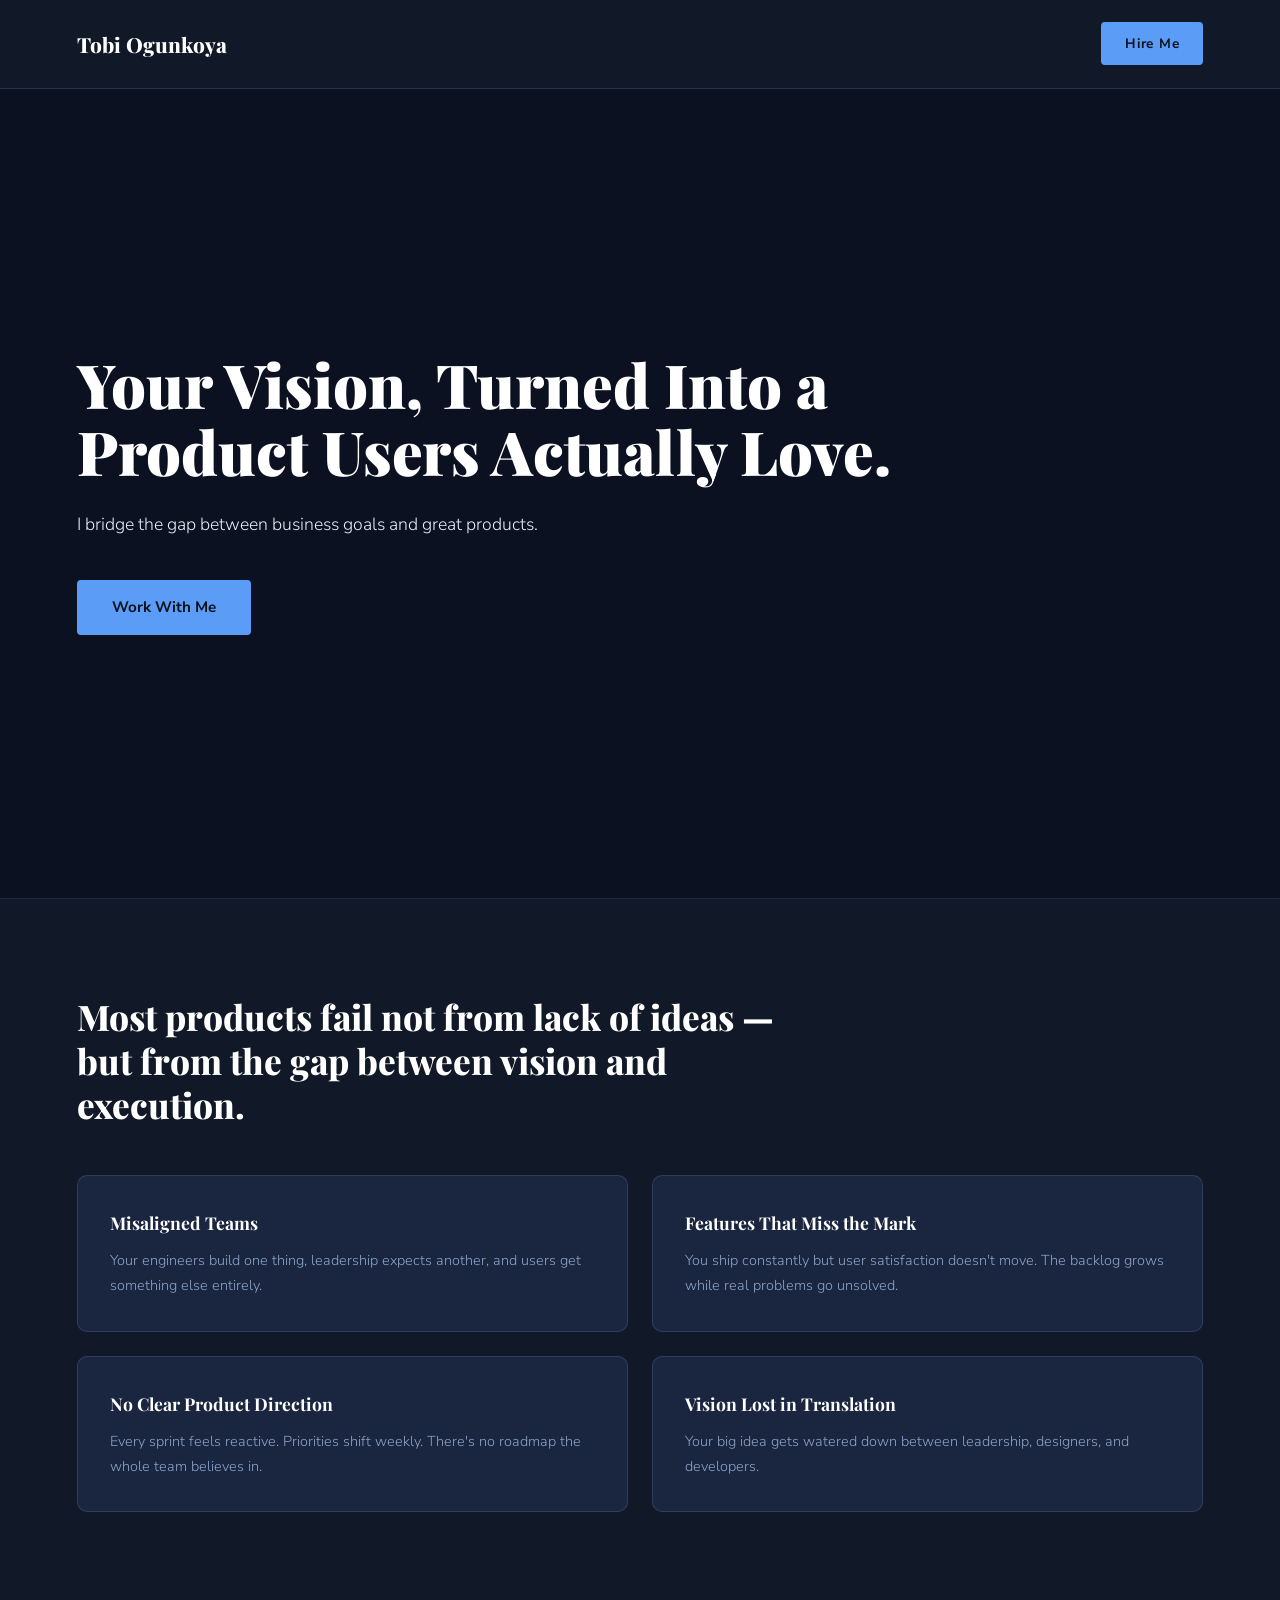
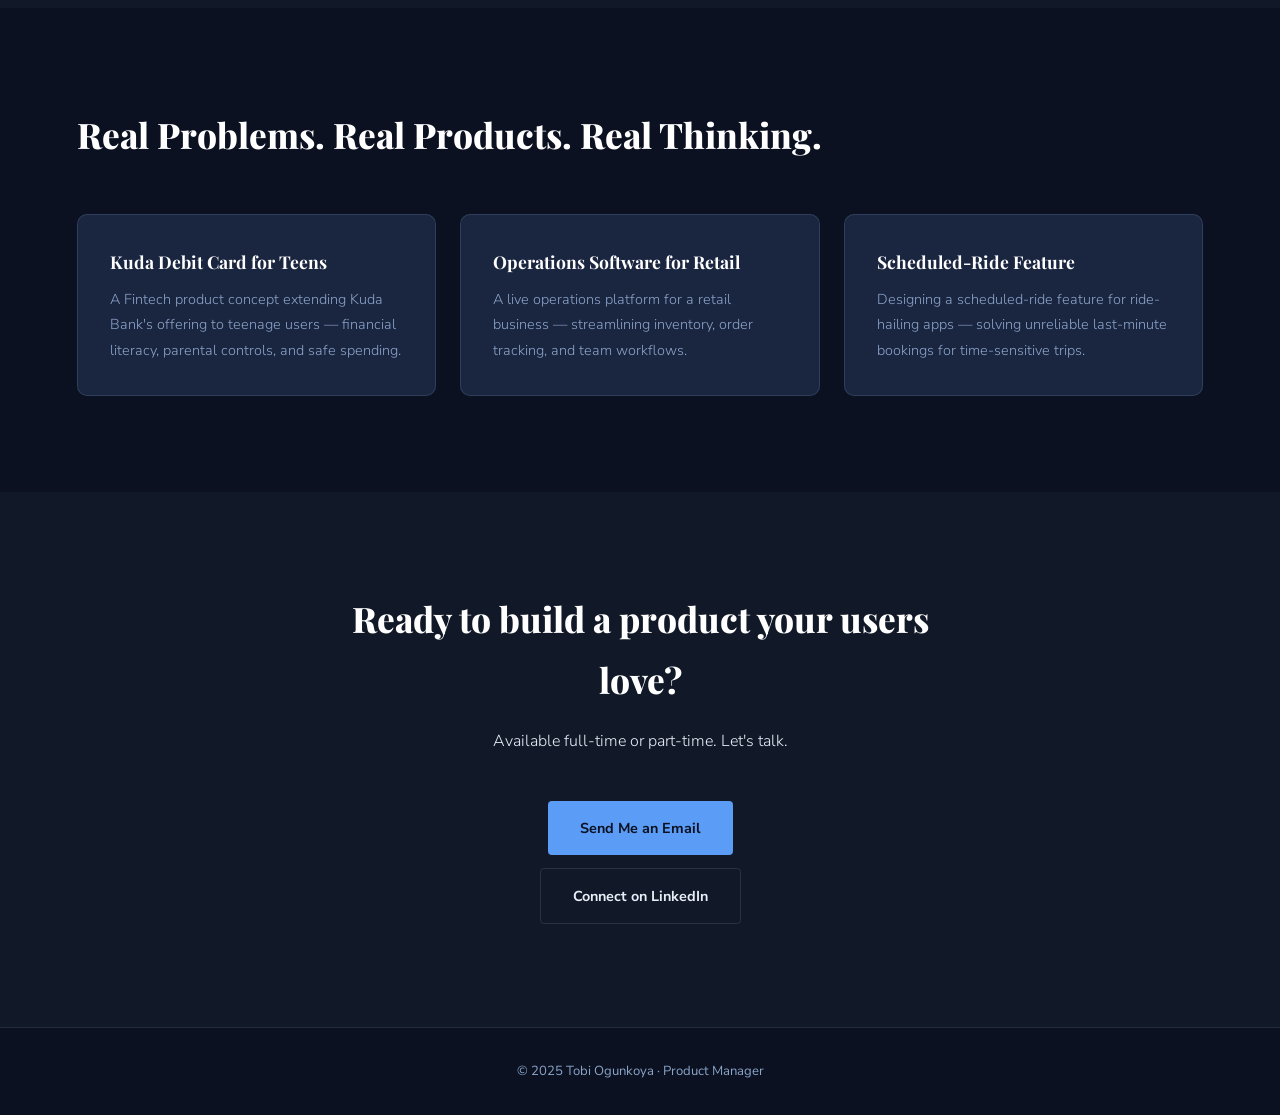
==== index.html @ 2e21a442 "first commit - portfolio site" ====
<!DOCTYPE html>
<html lang="en">

  <head>
    <meta charset="UTF-8" />
    <meta name="viewport" content="width=device-width, initial-scale=1.0" />
    <title>Tobi Ogunkoya — Product Manager</title>
    <link rel="stylesheet" href="style.css" />
    <link href="https://fonts.googleapis.com/css2?family=Playfair+Display:ital,wght@0,700;0,800;0,900;1,700&family=Nunito+Sans:wght@300;400;600;700&display=swap" rel="stylesheet" />
    <link rel="stylesheet" href="style.css" />
  </head>

  <body>

    <!-- NAVIGATION -->
    <nav>
      <p>Tobi Ogunkoya</p>
      <a href="mailto:connectwithtobi.ogunkoya@gmail.com">Hire Me</a>
    </nav>

    <!-- HERO SECTION -->
    <section id="hero">
      <h1>Your Vision, Turned Into a Product Users Actually Love.</h1>
      <p>I bridge the gap between business goals and great products.</p>
      <a href="mailto:connectwithtobi.ogunkoya@gmail.com">Work With Me</a>
    </section>

    <!-- PROBLEMS SECTION -->
    <section id="problems">
      <h2>Most products fail not from lack of ideas — but from the gap between vision and execution.</h2>
      <div class="problem-cards">
        <div class="card">
          <h3>Misaligned Teams</h3>
          <p>Your engineers build one thing, leadership expects another, and users get something else entirely.</p>
        </div>
        <div class="card">
          <h3>Features That Miss the Mark</h3>
          <p>You ship constantly but user satisfaction doesn't move. The backlog grows while real problems go unsolved.</p>
        </div>
        <div class="card">
          <h3>No Clear Product Direction</h3>
          <p>Every sprint feels reactive. Priorities shift weekly. There's no roadmap the whole team believes in.</p>
        </div>
        <div class="card">
          <h3>Vision Lost in Translation</h3>
          <p>Your big idea gets watered down between leadership, designers, and developers.</p>
        </div>
      </div>
    </section>

    <!-- PROJECTS SECTION -->
    <section id="projects">
      <h2>Real Problems. Real Products. Real Thinking.</h2>
      <div class="project-cards">
        <div class="card">
          <h3>Kuda Debit Card for Teens</h3>
          <p>A Fintech product concept extending Kuda Bank's offering to teenage users — financial literacy, parental controls, and safe spending.</p>
        </div>
        <div class="card">
          <h3>Operations Software for Retail</h3>
          <p>A live operations platform for a retail business — streamlining inventory, order tracking, and team workflows.</p>
        </div>
        <div class="card">
          <h3>Scheduled-Ride Feature</h3>
          <p>Designing a scheduled-ride feature for ride-hailing apps — solving unreliable last-minute bookings for time-sensitive trips.</p>
        </div>
      </div>
    </section>

    <!-- CONTACT SECTION -->
    <section id="contact">
      <h2>Ready to build a product your users love?</h2>
      <p>Available full-time or part-time. Let's talk.</p>
      <a href="mailto:connectwithtobi.ogunkoya@gmail.com">Send Me an Email</a>
      <a href="https://www.linkedin.com/in/tobiogunkoya" target="_blank">Connect on LinkedIn</a>
    </section>

    <!-- FOOTER -->
    <footer>
      <p>© 2025 Tobi Ogunkoya · Product Manager</p>
    </footer>

  </body>

</html>
---- style.css ----
/* ── COLOUR PALETTE & GLOBAL VARIABLES ── */
:root {
  --midnight:    #0b1120;
  --midnight2:   #111827;
  --midnight3:   #1a2540;
  --blue-bright: #5b9cf6;
  --blue-light:  #a8c5f0;
  --white:       #ffffff;
  --off-white:   #e8eef8;
  --muted:       #8ba4c9;
  --border:      rgba(168, 197, 240, 0.15);
}

/* ── RESET — removes browser default spacing ── */
*, *::before, *::after {
  box-sizing: border-box;
  margin: 0;
  padding: 0;
}

/* ── BASE BODY STYLES ── */
body {
  background-color: var(--midnight);
  color: var(--white);
  font-family: 'Nunito Sans', sans-serif;
  font-weight: 400;
  line-height: 1.75;
}

/* ── NAVIGATION ── */
nav {
  display: flex;
  justify-content: space-between;
  align-items: center;
  padding: 1.4rem 6%;
  background-color: var(--midnight2);
  border-bottom: 1px solid var(--border);
  position: sticky;
  top: 0;
}

nav p {
  font-family: 'Playfair Display', serif;
  font-size: 1.3rem;
  font-weight: 800;
  color: var(--white);
}

nav a {
  background-color: var(--blue-bright);
  color: var(--midnight);
  padding: 0.6rem 1.5rem;
  border-radius: 4px;
  text-decoration: none;
  font-weight: 700;
  font-size: 0.85rem;
  letter-spacing: 0.05em;
}

nav a:hover {
  opacity: 0.85;
}

/* ── HERO ── */
#hero {
  min-height: 90vh;
  display: flex;
  flex-direction: column;
  justify-content: center;
  padding: 6rem 6%;
  border-bottom: 1px solid var(--border);
}

#hero h1 {
  font-family: 'Playfair Display', serif;
  font-size: 3.8rem;
  font-weight: 900;
  line-height: 1.1;
  max-width: 820px;
  color: var(--white);
  margin-bottom: 1.5rem;
}

#hero p {
  font-size: 1.1rem;
  font-weight: 300;
  color: var(--off-white);
  max-width: 520px;
  margin-bottom: 2.5rem;
}

#hero a {
  display: inline-block;
  background-color: var(--blue-bright);
  color: var(--midnight);
  padding: 0.9rem 2.2rem;
  border-radius: 4px;
  text-decoration: none;
  font-weight: 700;
  font-size: 0.95rem;
  width: fit-content;
}

#hero a:hover {
  opacity: 0.88;
}

/* ── PROBLEMS ── */
#problems {
  padding: 6rem 6%;
  background-color: var(--midnight2);
}

#problems h2 {
  font-family: 'Playfair Display', serif;
  font-size: 2.2rem;
  font-weight: 800;
  line-height: 1.25;
  max-width: 700px;
  color: var(--white);
  margin-bottom: 3rem;
}

.problem-cards {
  display: grid;
  grid-template-columns: repeat(2, 1fr);
  gap: 1.5rem;
}

.card {
  background-color: var(--midnight3);
  border: 1px solid var(--border);
  border-radius: 10px;
  padding: 2rem;
}

.card h3 {
  font-family: 'Playfair Display', serif;
  font-size: 1.1rem;
  font-weight: 700;
  color: var(--white);
  margin-bottom: 0.6rem;
}

.card p {
  font-size: 0.9rem;
  color: var(--muted);
  font-weight: 300;
  line-height: 1.75;
}

.card:hover {
  border-color: var(--blue-bright);
}

/* ── PROJECTS ── */
#projects {
  padding: 6rem 6%;
}

#projects h2 {
  font-family: 'Playfair Display', serif;
  font-size: 2.2rem;
  font-weight: 800;
  color: var(--white);
  margin-bottom: 3rem;
}

.project-cards {
  display: grid;
  grid-template-columns: repeat(3, 1fr);
  gap: 1.5rem;
}

/* ── CONTACT ── */
#contact {
  padding: 6rem 6%;
  background-color: var(--midnight2);
  text-align: center;
  display: flex;
  flex-direction: column;
  align-items: center;
}

#contact h2 {
  font-family: 'Playfair Display', serif;
  font-size: 2.2rem;
  font-weight: 800;
  color: var(--white);
  margin-bottom: 1rem;
  max-width: 600px;
}

#contact p {
  color: var(--off-white);
  font-weight: 300;
  margin-bottom: 2.5rem;
}

#contact a {
  display: inline-block;
  text-decoration: none;
  padding: 0.9rem 2rem;
  border-radius: 4px;
  font-weight: 700;
  font-size: 0.9rem;
  margin: 0.4rem;
}

#contact a:first-of-type {
  background-color: var(--blue-bright);
  color: var(--midnight);
}

#contact a:last-of-type {
  border: 1.5px solid var(--border);
  color: var(--off-white);
}

#contact a:hover {
  opacity: 0.85;
}

/* Wrapper to keep buttons on same row */
.contact-buttons {
  display: flex;
  gap: 1rem;
  flex-wrap: wrap;
  justify-content: center;
}

/* ── FOOTER ── */
footer {
  padding: 2rem 6%;
  border-top: 1px solid var(--border);
  text-align: center;
}

footer p {
  font-size: 0.82rem;
  color: var(--muted);
}

/* ────────────────────────────────
   RESPONSIVE — TABLET (max 900px)
──────────────────────────────── */
@media (max-width: 900px) {

  /* Projects: 3 columns → 2 columns */
  .project-cards {
    grid-template-columns: repeat(2, 1fr);
  }

  /* Hero heading slightly smaller */
  #hero h1 {
    font-size: 2.8rem;
  }

}


/* ────────────────────────────────
   RESPONSIVE — MOBILE (max 600px)
──────────────────────────────── */
@media (max-width: 600px) {

  /* Hero heading smaller on phone */
  #hero h1 {
    font-size: 2rem;
  }

  /* Hero section less top padding on small screens */
  #hero {
    padding: 4rem 5%;
    min-height: auto;
  }

  /* Problem cards: 2 columns → 1 column */
  .problem-cards {
    grid-template-columns: 1fr;
  }

  /* Project cards: 2 columns → 1 column */
  .project-cards {
    grid-template-columns: 1fr;
  }

  /* Nav: shrink padding and logo text */
  nav {
    padding: 1rem 5%;
  }

  nav p {
    font-size: 1rem;
  }

  /* Problems heading smaller */
  #problems h2 {
    font-size: 1.6rem;
  }

  /* Projects heading smaller */
  #projects h2 {
    font-size: 1.6rem;
  }

  /* Contact heading smaller */
  #contact h2 {
    font-size: 1.6rem;
  }

  /* Contact buttons stack vertically */
  #contact a {
    display: block;
    width: 100%;
    text-align: center;
    margin: 0.4rem 0;
  }

  /* General section padding reduced */
  #problems,
  #projects,
  #contact {
    padding: 4rem 5%;
  }

}
---- style.css ----
/* ── COLOUR PALETTE & GLOBAL VARIABLES ── */
:root {
  --midnight:    #0b1120;
  --midnight2:   #111827;
  --midnight3:   #1a2540;
  --blue-bright: #5b9cf6;
  --blue-light:  #a8c5f0;
  --white:       #ffffff;
  --off-white:   #e8eef8;
  --muted:       #8ba4c9;
  --border:      rgba(168, 197, 240, 0.15);
}

/* ── RESET — removes browser default spacing ── */
*, *::before, *::after {
  box-sizing: border-box;
  margin: 0;
  padding: 0;
}

/* ── BASE BODY STYLES ── */
body {
  background-color: var(--midnight);
  color: var(--white);
  font-family: 'Nunito Sans', sans-serif;
  font-weight: 400;
  line-height: 1.75;
}

/* ── NAVIGATION ── */
nav {
  display: flex;
  justify-content: space-between;
  align-items: center;
  padding: 1.4rem 6%;
  background-color: var(--midnight2);
  border-bottom: 1px solid var(--border);
  position: sticky;
  top: 0;
}

nav p {
  font-family: 'Playfair Display', serif;
  font-size: 1.3rem;
  font-weight: 800;
  color: var(--white);
}

nav a {
  background-color: var(--blue-bright);
  color: var(--midnight);
  padding: 0.6rem 1.5rem;
  border-radius: 4px;
  text-decoration: none;
  font-weight: 700;
  font-size: 0.85rem;
  letter-spacing: 0.05em;
}

nav a:hover {
  opacity: 0.85;
}

/* ── HERO ── */
#hero {
  min-height: 90vh;
  display: flex;
  flex-direction: column;
  justify-content: center;
  padding: 6rem 6%;
  border-bottom: 1px solid var(--border);
}

#hero h1 {
  font-family: 'Playfair Display', serif;
  font-size: 3.8rem;
  font-weight: 900;
  line-height: 1.1;
  max-width: 820px;
  color: var(--white);
  margin-bottom: 1.5rem;
}

#hero p {
  font-size: 1.1rem;
  font-weight: 300;
  color: var(--off-white);
  max-width: 520px;
  margin-bottom: 2.5rem;
}

#hero a {
  display: inline-block;
  background-color: var(--blue-bright);
  color: var(--midnight);
  padding: 0.9rem 2.2rem;
  border-radius: 4px;
  text-decoration: none;
  font-weight: 700;
  font-size: 0.95rem;
  width: fit-content;
}

#hero a:hover {
  opacity: 0.88;
}

/* ── PROBLEMS ── */
#problems {
  padding: 6rem 6%;
  background-color: var(--midnight2);
}

#problems h2 {
  font-family: 'Playfair Display', serif;
  font-size: 2.2rem;
  font-weight: 800;
  line-height: 1.25;
  max-width: 700px;
  color: var(--white);
  margin-bottom: 3rem;
}

.problem-cards {
  display: grid;
  grid-template-columns: repeat(2, 1fr);
  gap: 1.5rem;
}

.card {
  background-color: var(--midnight3);
  border: 1px solid var(--border);
  border-radius: 10px;
  padding: 2rem;
}

.card h3 {
  font-family: 'Playfair Display', serif;
  font-size: 1.1rem;
  font-weight: 700;
  color: var(--white);
  margin-bottom: 0.6rem;
}

.card p {
  font-size: 0.9rem;
  color: var(--muted);
  font-weight: 300;
  line-height: 1.75;
}

.card:hover {
  border-color: var(--blue-bright);
}

/* ── PROJECTS ── */
#projects {
  padding: 6rem 6%;
}

#projects h2 {
  font-family: 'Playfair Display', serif;
  font-size: 2.2rem;
  font-weight: 800;
  color: var(--white);
  margin-bottom: 3rem;
}

.project-cards {
  display: grid;
  grid-template-columns: repeat(3, 1fr);
  gap: 1.5rem;
}

/* ── CONTACT ── */
#contact {
  padding: 6rem 6%;
  background-color: var(--midnight2);
  text-align: center;
  display: flex;
  flex-direction: column;
  align-items: center;
}

#contact h2 {
  font-family: 'Playfair Display', serif;
  font-size: 2.2rem;
  font-weight: 800;
  color: var(--white);
  margin-bottom: 1rem;
  max-width: 600px;
}

#contact p {
  color: var(--off-white);
  font-weight: 300;
  margin-bottom: 2.5rem;
}

#contact a {
  display: inline-block;
  text-decoration: none;
  padding: 0.9rem 2rem;
  border-radius: 4px;
  font-weight: 700;
  font-size: 0.9rem;
  margin: 0.4rem;
}

#contact a:first-of-type {
  background-color: var(--blue-bright);
  color: var(--midnight);
}

#contact a:last-of-type {
  border: 1.5px solid var(--border);
  color: var(--off-white);
}

#contact a:hover {
  opacity: 0.85;
}

/* Wrapper to keep buttons on same row */
.contact-buttons {
  display: flex;
  gap: 1rem;
  flex-wrap: wrap;
  justify-content: center;
}

/* ── FOOTER ── */
footer {
  padding: 2rem 6%;
  border-top: 1px solid var(--border);
  text-align: center;
}

footer p {
  font-size: 0.82rem;
  color: var(--muted);
}

/* ────────────────────────────────
   RESPONSIVE — TABLET (max 900px)
──────────────────────────────── */
@media (max-width: 900px) {

  /* Projects: 3 columns → 2 columns */
  .project-cards {
    grid-template-columns: repeat(2, 1fr);
  }

  /* Hero heading slightly smaller */
  #hero h1 {
    font-size: 2.8rem;
  }

}


/* ────────────────────────────────
   RESPONSIVE — MOBILE (max 600px)
──────────────────────────────── */
@media (max-width: 600px) {

  /* Hero heading smaller on phone */
  #hero h1 {
    font-size: 2rem;
  }

  /* Hero section less top padding on small screens */
  #hero {
    padding: 4rem 5%;
    min-height: auto;
  }

  /* Problem cards: 2 columns → 1 column */
  .problem-cards {
    grid-template-columns: 1fr;
  }

  /* Project cards: 2 columns → 1 column */
  .project-cards {
    grid-template-columns: 1fr;
  }

  /* Nav: shrink padding and logo text */
  nav {
    padding: 1rem 5%;
  }

  nav p {
    font-size: 1rem;
  }

  /* Problems heading smaller */
  #problems h2 {
    font-size: 1.6rem;
  }

  /* Projects heading smaller */
  #projects h2 {
    font-size: 1.6rem;
  }

  /* Contact heading smaller */
  #contact h2 {
    font-size: 1.6rem;
  }

  /* Contact buttons stack vertically */
  #contact a {
    display: block;
    width: 100%;
    text-align: center;
    margin: 0.4rem 0;
  }

  /* General section padding reduced */
  #problems,
  #projects,
  #contact {
    padding: 4rem 5%;
  }

}
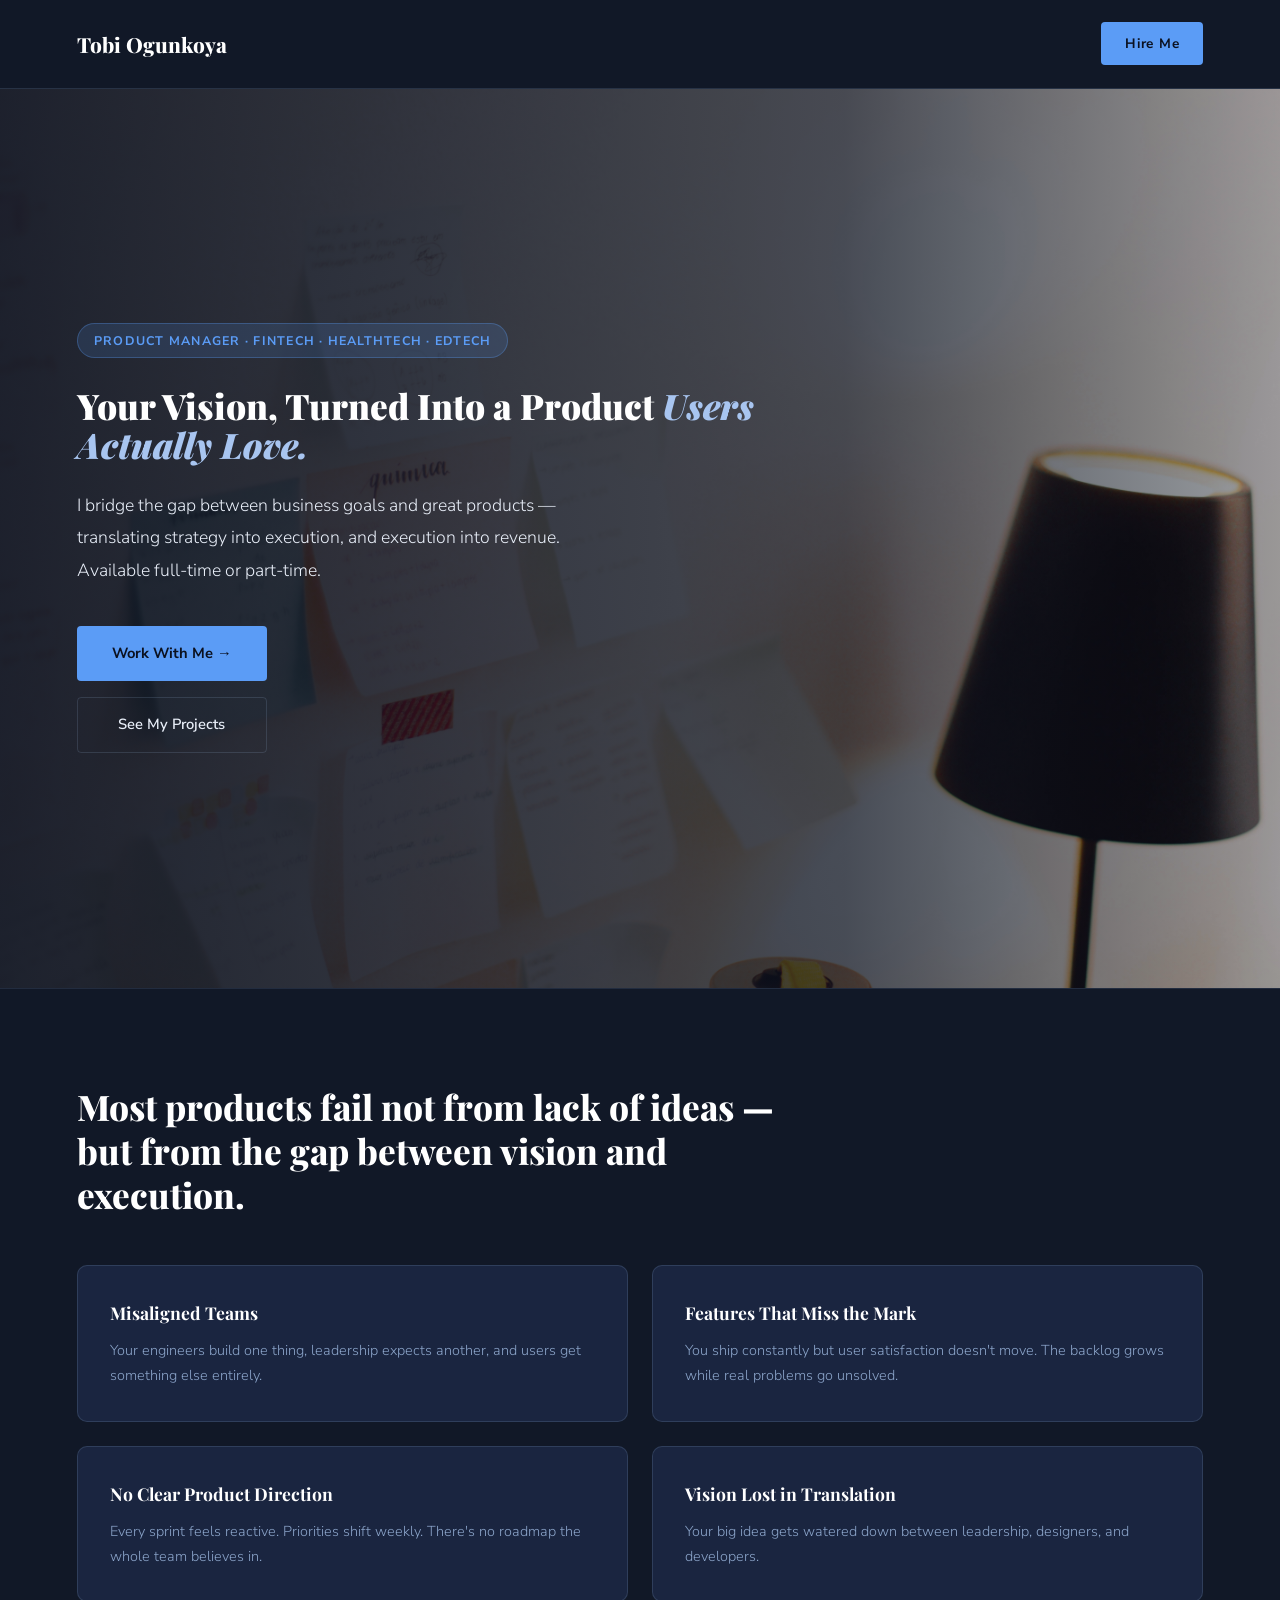
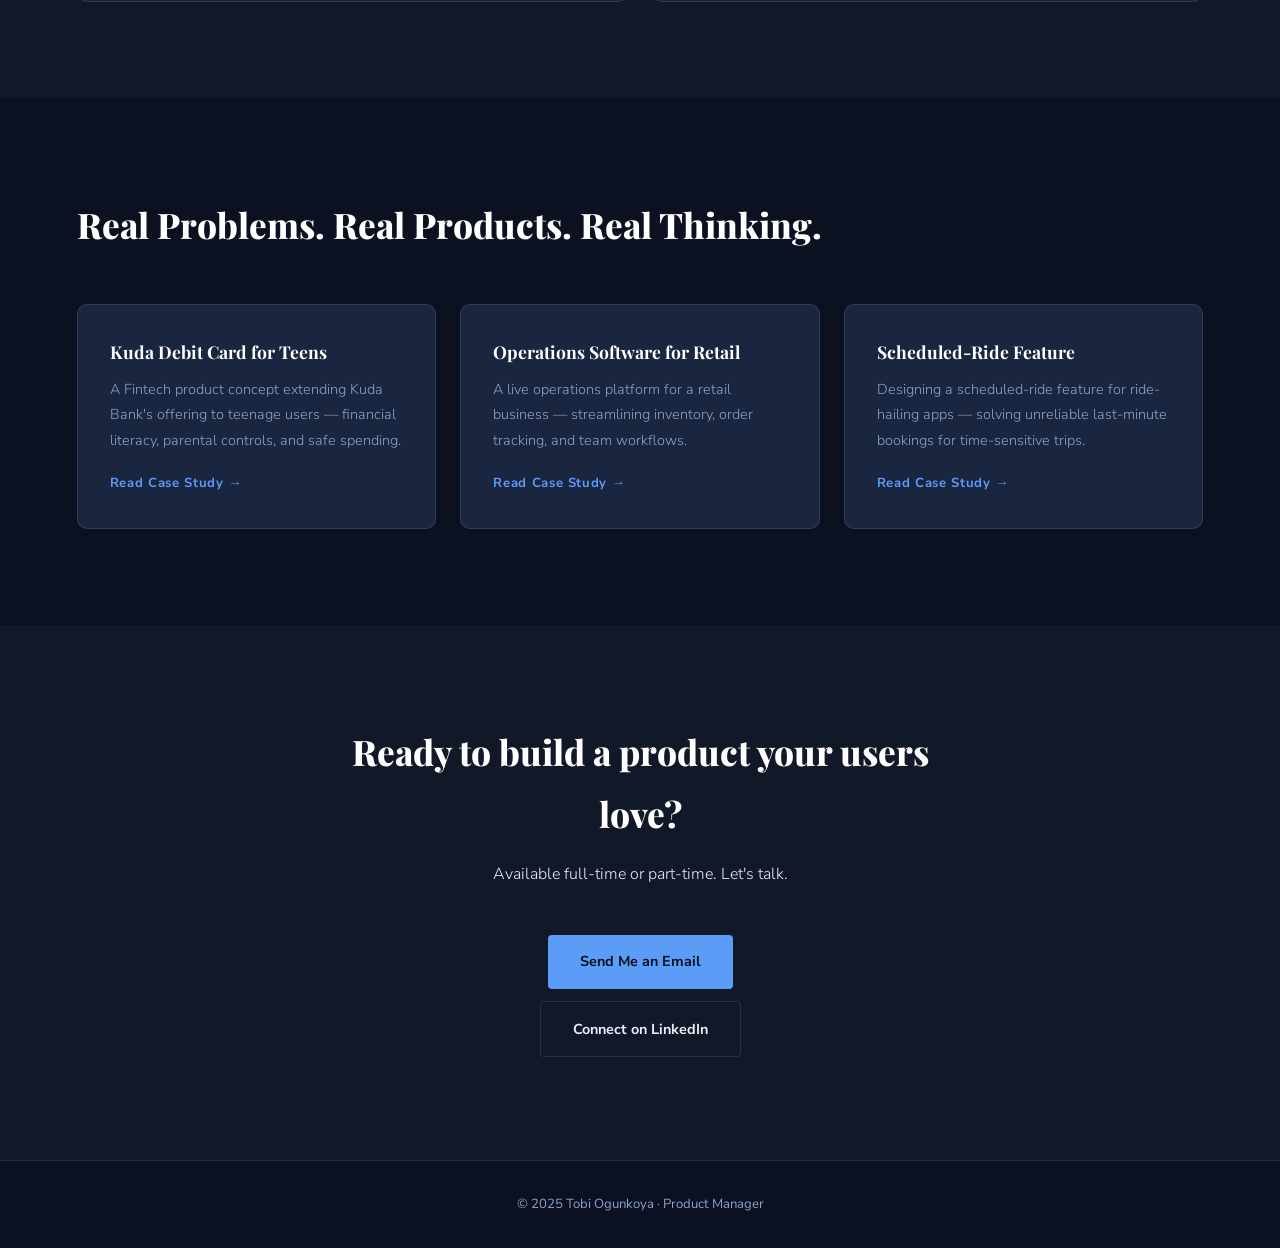
==== commit 8f9e7c87: "add project pages, hero image and clickable cards" ====
--- a/index.html
+++ b/index.html
@@ -19,11 +19,18 @@
     </nav>
 
     <!-- HERO SECTION -->
-    <section id="hero">
-      <h1>Your Vision, Turned Into a Product Users Actually Love.</h1>
-      <p>I bridge the gap between business goals and great products.</p>
-      <a href="mailto:connectwithtobi.ogunkoya@gmail.com">Work With Me</a>
-    </section>
+<section id="hero">
+  <div class="hero-overlay"></div>
+  <div class="hero-content">
+    <p class="hero-tag">Product Manager · Fintech · HealthTech · EdTech</p>
+    <h1>Your Vision, Turned Into a Product <em>Users Actually Love.</em></h1>
+    <p class="hero-desc">I bridge the gap between business goals and great products — translating strategy into execution, and execution into revenue. Available full-time or part-time.</p>
+    <div class="hero-buttons">
+      <a href="mailto:connectwithtobi.ogunkoya@gmail.com" class="btn-primary">Work With Me →</a>
+      <a href="#projects" class="btn-outline">See My Projects</a>
+    </div>
+  </div>
+</section>
 
     <!-- PROBLEMS SECTION -->
     <section id="problems">
@@ -52,19 +59,26 @@
     <section id="projects">
       <h2>Real Problems. Real Products. Real Thinking.</h2>
       <div class="project-cards">
-        <div class="card">
-          <h3>Kuda Debit Card for Teens</h3>
-          <p>A Fintech product concept extending Kuda Bank's offering to teenage users — financial literacy, parental controls, and safe spending.</p>
-        </div>
-        <div class="card">
-          <h3>Operations Software for Retail</h3>
-          <p>A live operations platform for a retail business — streamlining inventory, order tracking, and team workflows.</p>
-        </div>
-        <div class="card">
-          <h3>Scheduled-Ride Feature</h3>
-          <p>Designing a scheduled-ride feature for ride-hailing apps — solving unreliable last-minute bookings for time-sensitive trips.</p>
-        </div>
-      </div>
+
+  <a href="project-kuda.html" class="card">
+    <h3>Kuda Debit Card for Teens</h3>
+    <p>A Fintech product concept extending Kuda Bank's offering to teenage users — financial literacy, parental controls, and safe spending.</p>
+    <span class="card-link">Read Case Study →</span>
+  </a>
+
+  <a href="project-retail.html" class="card">
+    <h3>Operations Software for Retail</h3>
+    <p>A live operations platform for a retail business — streamlining inventory, order tracking, and team workflows.</p>
+    <span class="card-link">Read Case Study →</span>
+  </a>
+
+  <a href="project-ride.html" class="card">
+    <h3>Scheduled-Ride Feature</h3>
+    <p>Designing a scheduled-ride feature for ride-hailing apps — solving unreliable last-minute bookings for time-sensitive trips.</p>
+    <span class="card-link">Read Case Study →</span>
+  </a>
+
+</div>
     </section>
 
     <!-- CONTACT SECTION -->
--- a/style.css
+++ b/style.css
@@ -63,12 +63,52 @@
 
 /* ── HERO ── */
 #hero {
-  min-height: 90vh;
+  min-height: 100vh;
+  position: relative;
   display: flex;
-  flex-direction: column;
-  justify-content: center;
+  align-items: center;
   padding: 6rem 6%;
   border-bottom: 1px solid var(--border);
+
+  /* Your background image */
+  background-image: url('hero-bg.jpg');
+  background-size: cover;
+  background-position: center;
+  background-repeat: no-repeat;
+}
+
+/* Dark overlay that sits on top of the image */
+.hero-overlay {
+  position: absolute;
+  inset: 0;
+  background: linear-gradient(
+    to right,
+    rgba(11, 17, 32, 0.92) 0%,
+    rgba(11, 17, 32, 0.75) 66%,
+    rgba(11, 17, 32, 0.4) 100%
+  );
+  z-index: 1;
+}
+
+/* Content sits above the overlay */
+.hero-content {
+  position: relative;
+  z-index: 2;
+  max-width: 700px;
+}
+
+.hero-tag {
+  display: inline-block;
+  background: rgba(91, 156, 246, 0.15);
+  border: 1px solid rgba(91, 156, 246, 0.3);
+  color: var(--blue-bright);
+  padding: 0.35rem 1rem;
+  border-radius: 40px;
+  font-size: 0.78rem;
+  font-weight: 700;
+  letter-spacing: 0.1em;
+  text-transform: uppercase;
+  margin-bottom: 1.8rem;
 }
 
 #hero h1 {
@@ -76,20 +116,32 @@
   font-size: 3.8rem;
   font-weight: 900;
   line-height: 1.1;
-  max-width: 820px;
   color: var(--white);
   margin-bottom: 1.5rem;
 }
 
-#hero p {
+#hero h1 em {
+  font-style: italic;
+  color: var(--blue-light);
+}
+
+.hero-desc {
   font-size: 1.1rem;
   font-weight: 300;
   color: var(--off-white);
   max-width: 520px;
+  line-height: 1.85;
   margin-bottom: 2.5rem;
 }
 
-#hero a {
+.hero-buttons {
+  display: flex;
+  gap: 1rem;
+  flex-wrap: wrap;
+  width: fit-content;
+}
+
+.btn-primary {
   display: inline-block;
   background-color: var(--blue-bright);
   color: var(--midnight);
@@ -97,12 +149,29 @@
   border-radius: 4px;
   text-decoration: none;
   font-weight: 700;
-  font-size: 0.95rem;
-  width: fit-content;
-}
-
-#hero a:hover {
+  font-size: 0.92rem;
+  transition: opacity 0.2s;
+}
+
+.btn-primary:hover {
   opacity: 0.88;
+}
+
+.btn-outline {
+  display: inline-block;
+  border: 1.5px solid var(--border);
+  color: var(--off-white);
+  padding: 0.9rem 2.2rem;
+  border-radius: 4px;
+  text-decoration: none;
+  font-weight: 600;
+  font-size: 0.92rem;
+  transition: border-color 0.2s, color 0.2s;
+}
+
+.btn-outline:hover {
+  border-color: var(--blue-bright);
+  color: var(--blue-light);
 }
 
 /* ── PROBLEMS ── */
@@ -324,4 +393,38 @@
     padding: 4rem 5%;
   }
 
+}
+#hero h1 {
+    font-size: 2.2rem;
+  }
+
+  .hero-buttons {
+    flex-direction: column;
+  }
+
+  .btn-primary,
+  .btn-outline {
+    text-align: center;
+  }
+  /* ── CLICKABLE PROJECT CARDS ── */
+a.card {
+  display: block;
+  text-decoration: none;
+  color: inherit;
+  transition: transform 0.3s, border-color 0.3s, box-shadow 0.3s;
+}
+
+a.card:hover {
+  transform: translateY(-5px);
+  border-color: var(--blue-bright);
+  box-shadow: 0 20px 50px rgba(0, 0, 0, 0.4);
+}
+
+.card-link {
+  display: inline-block;
+  margin-top: 1.2rem;
+  font-size: 0.82rem;
+  font-weight: 700;
+  color: var(--blue-bright);
+  letter-spacing: 0.05em;
 }
--- a/style.css
+++ b/style.css
@@ -63,12 +63,52 @@
 
 /* ── HERO ── */
 #hero {
-  min-height: 90vh;
+  min-height: 100vh;
+  position: relative;
   display: flex;
-  flex-direction: column;
-  justify-content: center;
+  align-items: center;
   padding: 6rem 6%;
   border-bottom: 1px solid var(--border);
+
+  /* Your background image */
+  background-image: url('hero-bg.jpg');
+  background-size: cover;
+  background-position: center;
+  background-repeat: no-repeat;
+}
+
+/* Dark overlay that sits on top of the image */
+.hero-overlay {
+  position: absolute;
+  inset: 0;
+  background: linear-gradient(
+    to right,
+    rgba(11, 17, 32, 0.92) 0%,
+    rgba(11, 17, 32, 0.75) 66%,
+    rgba(11, 17, 32, 0.4) 100%
+  );
+  z-index: 1;
+}
+
+/* Content sits above the overlay */
+.hero-content {
+  position: relative;
+  z-index: 2;
+  max-width: 700px;
+}
+
+.hero-tag {
+  display: inline-block;
+  background: rgba(91, 156, 246, 0.15);
+  border: 1px solid rgba(91, 156, 246, 0.3);
+  color: var(--blue-bright);
+  padding: 0.35rem 1rem;
+  border-radius: 40px;
+  font-size: 0.78rem;
+  font-weight: 700;
+  letter-spacing: 0.1em;
+  text-transform: uppercase;
+  margin-bottom: 1.8rem;
 }
 
 #hero h1 {
@@ -76,20 +116,32 @@
   font-size: 3.8rem;
   font-weight: 900;
   line-height: 1.1;
-  max-width: 820px;
   color: var(--white);
   margin-bottom: 1.5rem;
 }
 
-#hero p {
+#hero h1 em {
+  font-style: italic;
+  color: var(--blue-light);
+}
+
+.hero-desc {
   font-size: 1.1rem;
   font-weight: 300;
   color: var(--off-white);
   max-width: 520px;
+  line-height: 1.85;
   margin-bottom: 2.5rem;
 }
 
-#hero a {
+.hero-buttons {
+  display: flex;
+  gap: 1rem;
+  flex-wrap: wrap;
+  width: fit-content;
+}
+
+.btn-primary {
   display: inline-block;
   background-color: var(--blue-bright);
   color: var(--midnight);
@@ -97,12 +149,29 @@
   border-radius: 4px;
   text-decoration: none;
   font-weight: 700;
-  font-size: 0.95rem;
-  width: fit-content;
-}
-
-#hero a:hover {
+  font-size: 0.92rem;
+  transition: opacity 0.2s;
+}
+
+.btn-primary:hover {
   opacity: 0.88;
+}
+
+.btn-outline {
+  display: inline-block;
+  border: 1.5px solid var(--border);
+  color: var(--off-white);
+  padding: 0.9rem 2.2rem;
+  border-radius: 4px;
+  text-decoration: none;
+  font-weight: 600;
+  font-size: 0.92rem;
+  transition: border-color 0.2s, color 0.2s;
+}
+
+.btn-outline:hover {
+  border-color: var(--blue-bright);
+  color: var(--blue-light);
 }
 
 /* ── PROBLEMS ── */
@@ -324,4 +393,38 @@
     padding: 4rem 5%;
   }
 
+}
+#hero h1 {
+    font-size: 2.2rem;
+  }
+
+  .hero-buttons {
+    flex-direction: column;
+  }
+
+  .btn-primary,
+  .btn-outline {
+    text-align: center;
+  }
+  /* ── CLICKABLE PROJECT CARDS ── */
+a.card {
+  display: block;
+  text-decoration: none;
+  color: inherit;
+  transition: transform 0.3s, border-color 0.3s, box-shadow 0.3s;
+}
+
+a.card:hover {
+  transform: translateY(-5px);
+  border-color: var(--blue-bright);
+  box-shadow: 0 20px 50px rgba(0, 0, 0, 0.4);
+}
+
+.card-link {
+  display: inline-block;
+  margin-top: 1.2rem;
+  font-size: 0.82rem;
+  font-weight: 700;
+  color: var(--blue-bright);
+  letter-spacing: 0.05em;
 }
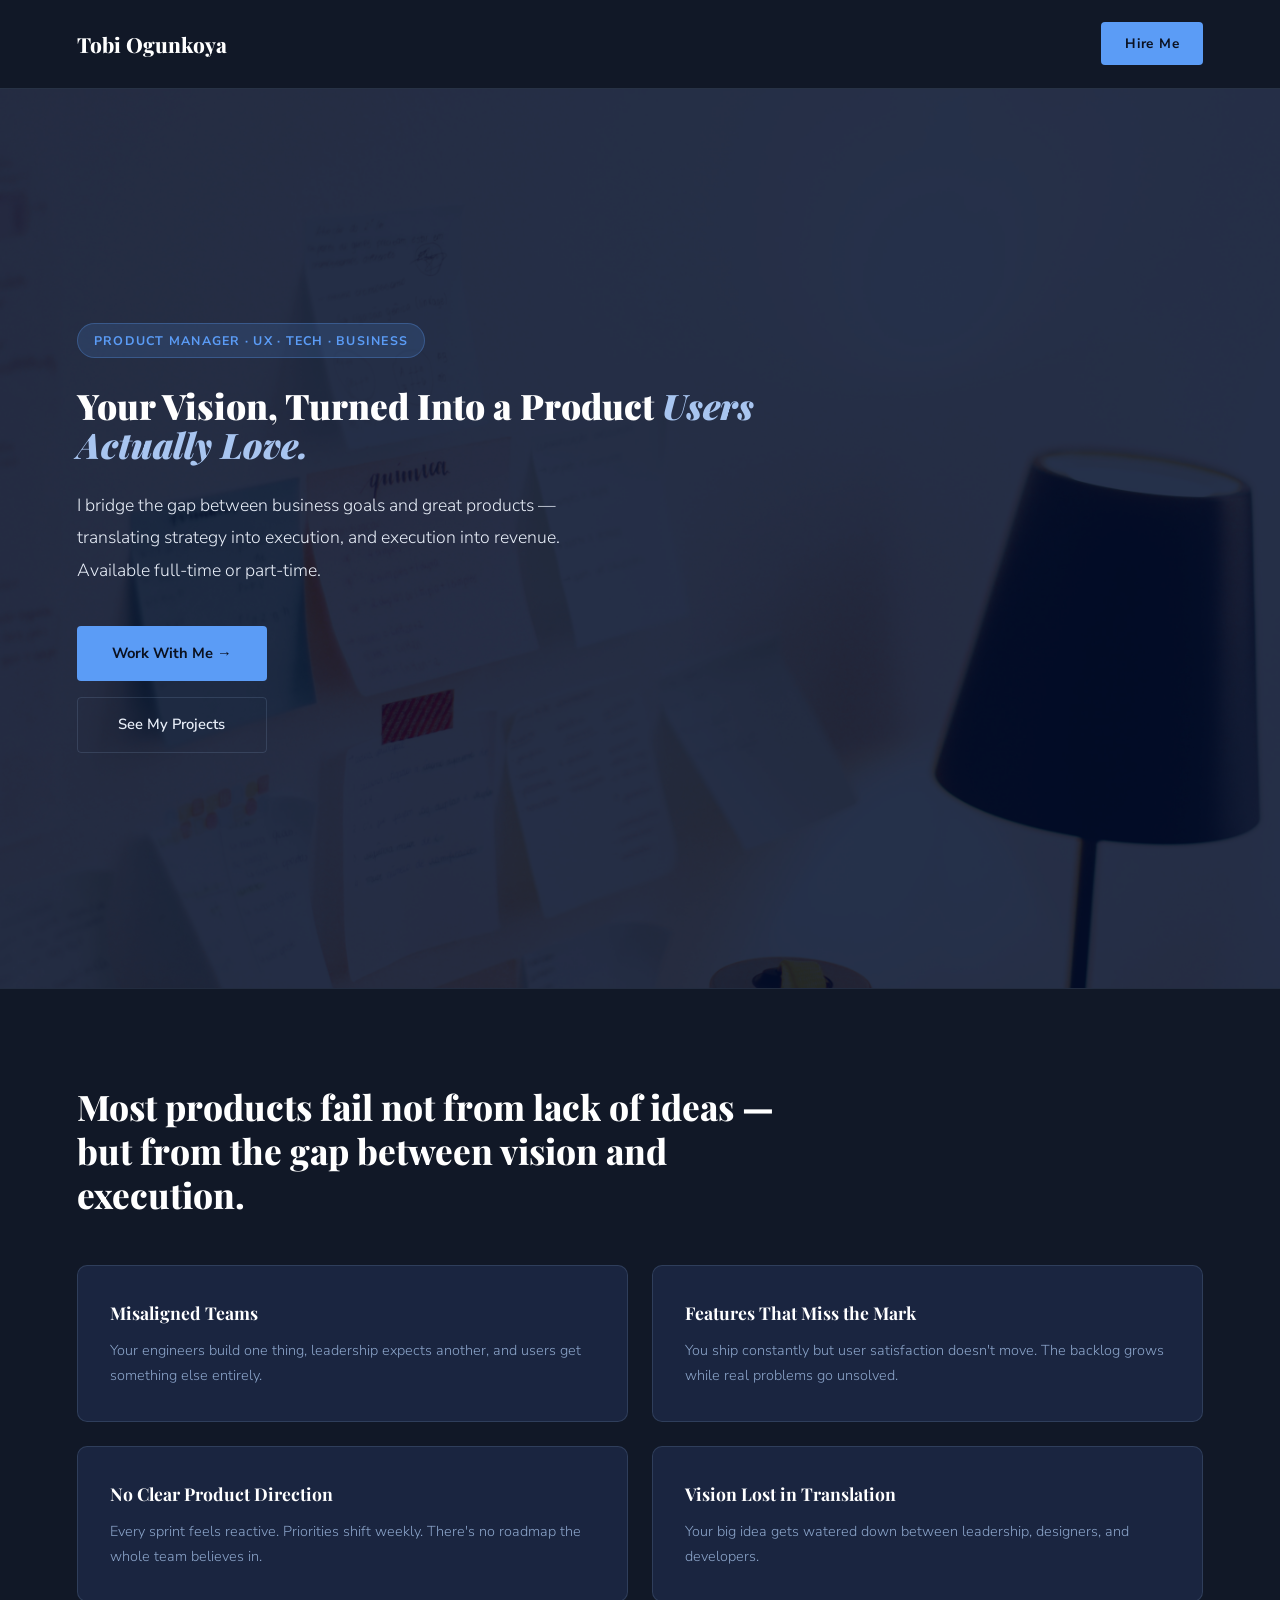
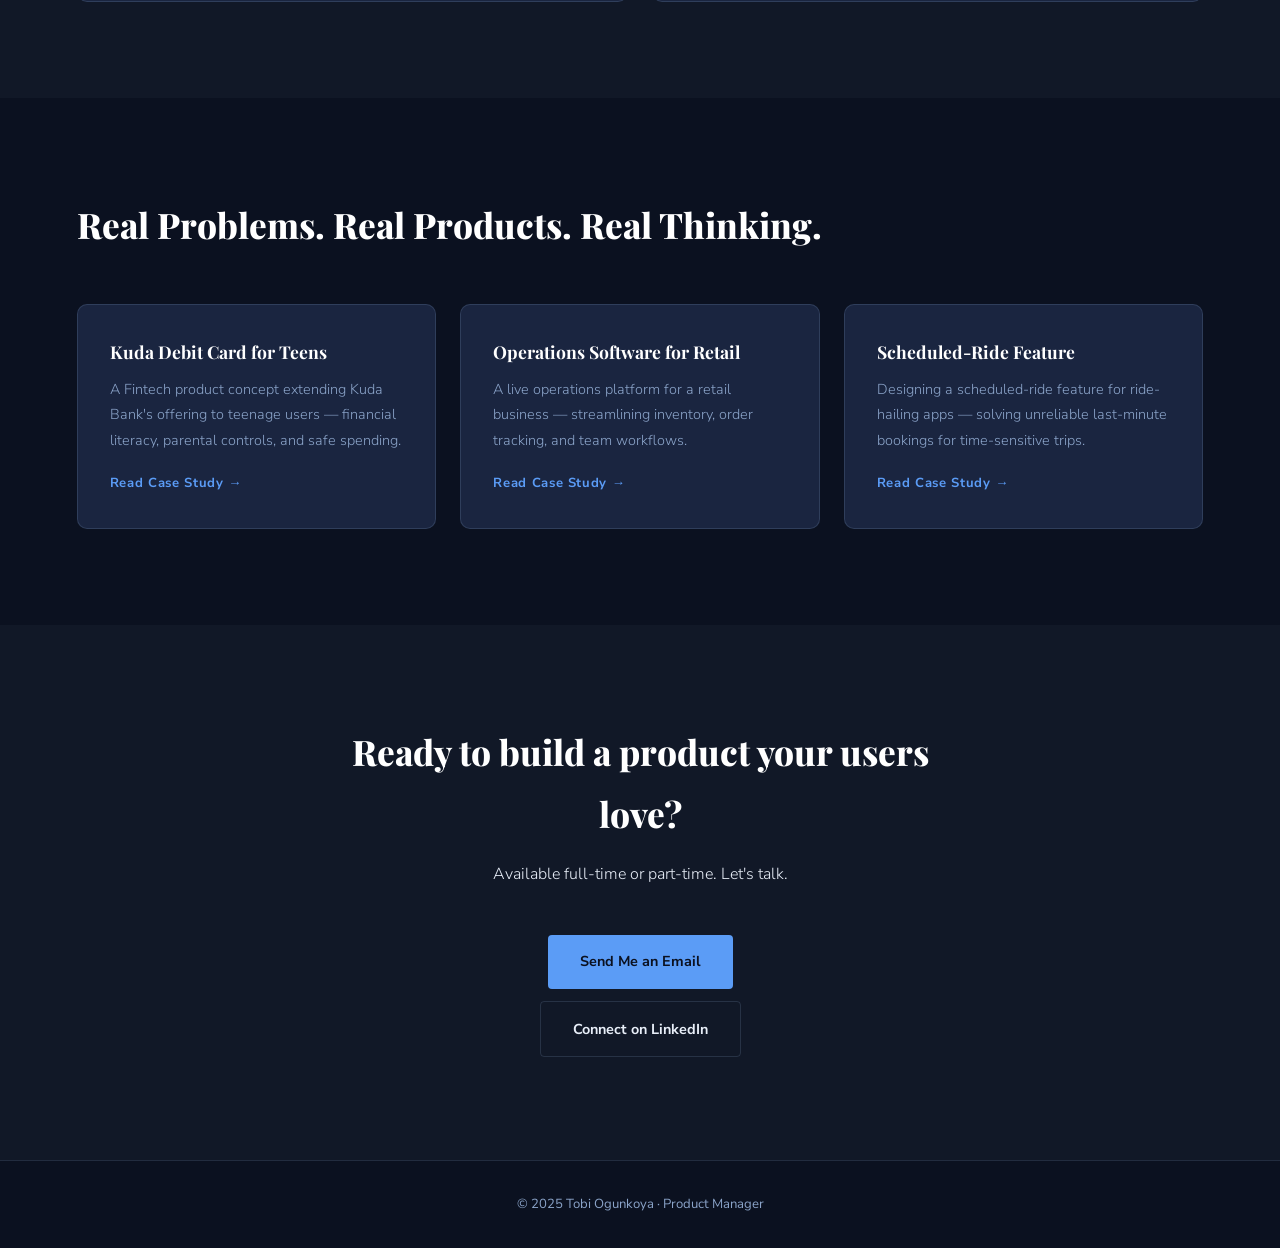
==== commit 3f87bb0b: "add animations and fix hero overlay" ====
--- a/index.html
+++ b/index.html
@@ -22,7 +22,7 @@
 <section id="hero">
   <div class="hero-overlay"></div>
   <div class="hero-content">
-    <p class="hero-tag">Product Manager · Fintech · HealthTech · EdTech</p>
+    <p class="hero-tag">Product Manager · UX · Tech · Business</p>
     <h1>Your Vision, Turned Into a Product <em>Users Actually Love.</em></h1>
     <p class="hero-desc">I bridge the gap between business goals and great products — translating strategy into execution, and execution into revenue. Available full-time or part-time.</p>
     <div class="hero-buttons">
@@ -93,7 +93,19 @@
     <footer>
       <p>© 2025 Tobi Ogunkoya · Product Manager</p>
     </footer>
+<script>
+  const cards = document.querySelectorAll('.card');
 
+  const observer = new IntersectionObserver((entries) => {
+    entries.forEach(entry => {
+      if (entry.isIntersecting) {
+        entry.target.classList.add('visible');
+      }
+    });
+  }, { threshold: 0.15 });
+
+  cards.forEach(card => observer.observe(card));
+</script>
   </body>
 
 </html>
--- a/style.css
+++ b/style.css
@@ -78,17 +78,13 @@
 }
 
 /* Dark overlay that sits on top of the image */
-.hero-overlay {
+  .hero-overlay {
   position: absolute;
   inset: 0;
-  background: linear-gradient(
-    to right,
-    rgba(11, 17, 32, 0.92) 0%,
-    rgba(11, 17, 32, 0.75) 66%,
-    rgba(11, 17, 32, 0.4) 100%
-  );
+  background: rgba(1, 13, 44, 0.85);
   z-index: 1;
 }
+
 
 /* Content sits above the overlay */
 .hero-content {
@@ -427,4 +423,58 @@
   font-weight: 700;
   color: var(--blue-bright);
   letter-spacing: 0.05em;
+}
+/* ── CARD ENTRANCE ANIMATION ── */
+@keyframes slideUp {
+  from {
+    opacity: 0;
+    transform: translateY(30px);
+  }
+  to {
+    opacity: 1;
+    transform: translateY(0);
+  }
+}
+
+.card {
+  opacity: 0;
+  transition: transform 0.3s, border-color 0.3s;
+}
+
+.card.visible {
+  animation: slideUp 0.6s ease forwards;
+}
+
+/* Stagger each card so they animate one after another */
+.card:nth-child(1) { animation-delay: 0s; }
+.card:nth-child(2) { animation-delay: 0.15s; }
+.card:nth-child(3) { animation-delay: 0.3s; }
+.card:nth-child(4) { animation-delay: 0.45s; }
+
+/* ── HERO TEXT ANIMATIONS ── */
+@keyframes fadeUp {
+  from {
+    opacity: 0;
+    transform: translateY(24px);
+  }
+  to {
+    opacity: 1;
+    transform: translateY(0);
+  }
+}
+
+.hero-tag {
+  animation: fadeUp 0.7s ease both;
+}
+
+#hero h1 {
+  animation: fadeUp 0.7s 0.2s ease both;
+}
+
+.hero-desc {
+  animation: fadeUp 0.7s 0.4s ease both;
+}
+
+.hero-buttons {
+  animation: fadeUp 0.7s 0.6s ease both;
 }
--- a/style.css
+++ b/style.css
@@ -78,17 +78,13 @@
 }
 
 /* Dark overlay that sits on top of the image */
-.hero-overlay {
+  .hero-overlay {
   position: absolute;
   inset: 0;
-  background: linear-gradient(
-    to right,
-    rgba(11, 17, 32, 0.92) 0%,
-    rgba(11, 17, 32, 0.75) 66%,
-    rgba(11, 17, 32, 0.4) 100%
-  );
+  background: rgba(1, 13, 44, 0.85);
   z-index: 1;
 }
+
 
 /* Content sits above the overlay */
 .hero-content {
@@ -427,4 +423,58 @@
   font-weight: 700;
   color: var(--blue-bright);
   letter-spacing: 0.05em;
+}
+/* ── CARD ENTRANCE ANIMATION ── */
+@keyframes slideUp {
+  from {
+    opacity: 0;
+    transform: translateY(30px);
+  }
+  to {
+    opacity: 1;
+    transform: translateY(0);
+  }
+}
+
+.card {
+  opacity: 0;
+  transition: transform 0.3s, border-color 0.3s;
+}
+
+.card.visible {
+  animation: slideUp 0.6s ease forwards;
+}
+
+/* Stagger each card so they animate one after another */
+.card:nth-child(1) { animation-delay: 0s; }
+.card:nth-child(2) { animation-delay: 0.15s; }
+.card:nth-child(3) { animation-delay: 0.3s; }
+.card:nth-child(4) { animation-delay: 0.45s; }
+
+/* ── HERO TEXT ANIMATIONS ── */
+@keyframes fadeUp {
+  from {
+    opacity: 0;
+    transform: translateY(24px);
+  }
+  to {
+    opacity: 1;
+    transform: translateY(0);
+  }
+}
+
+.hero-tag {
+  animation: fadeUp 0.7s ease both;
+}
+
+#hero h1 {
+  animation: fadeUp 0.7s 0.2s ease both;
+}
+
+.hero-desc {
+  animation: fadeUp 0.7s 0.4s ease both;
+}
+
+.hero-buttons {
+  animation: fadeUp 0.7s 0.6s ease both;
 }
